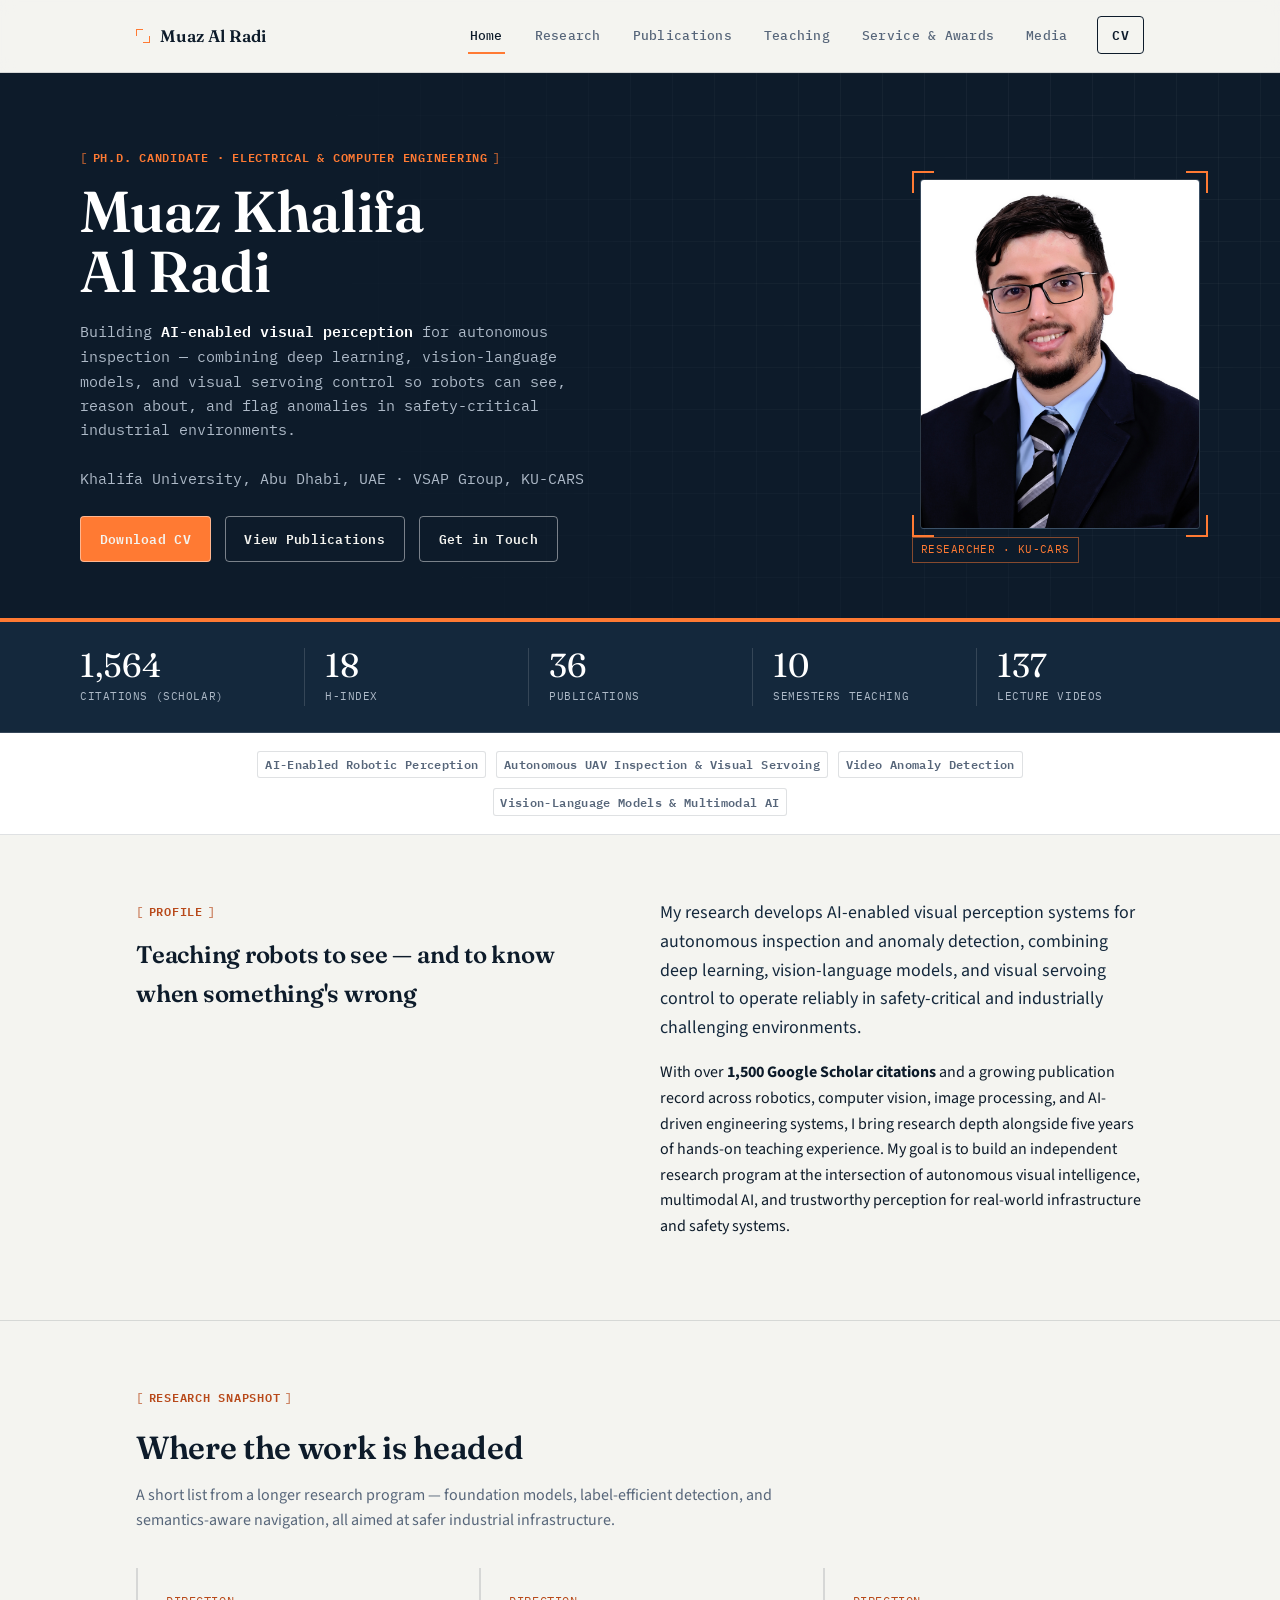
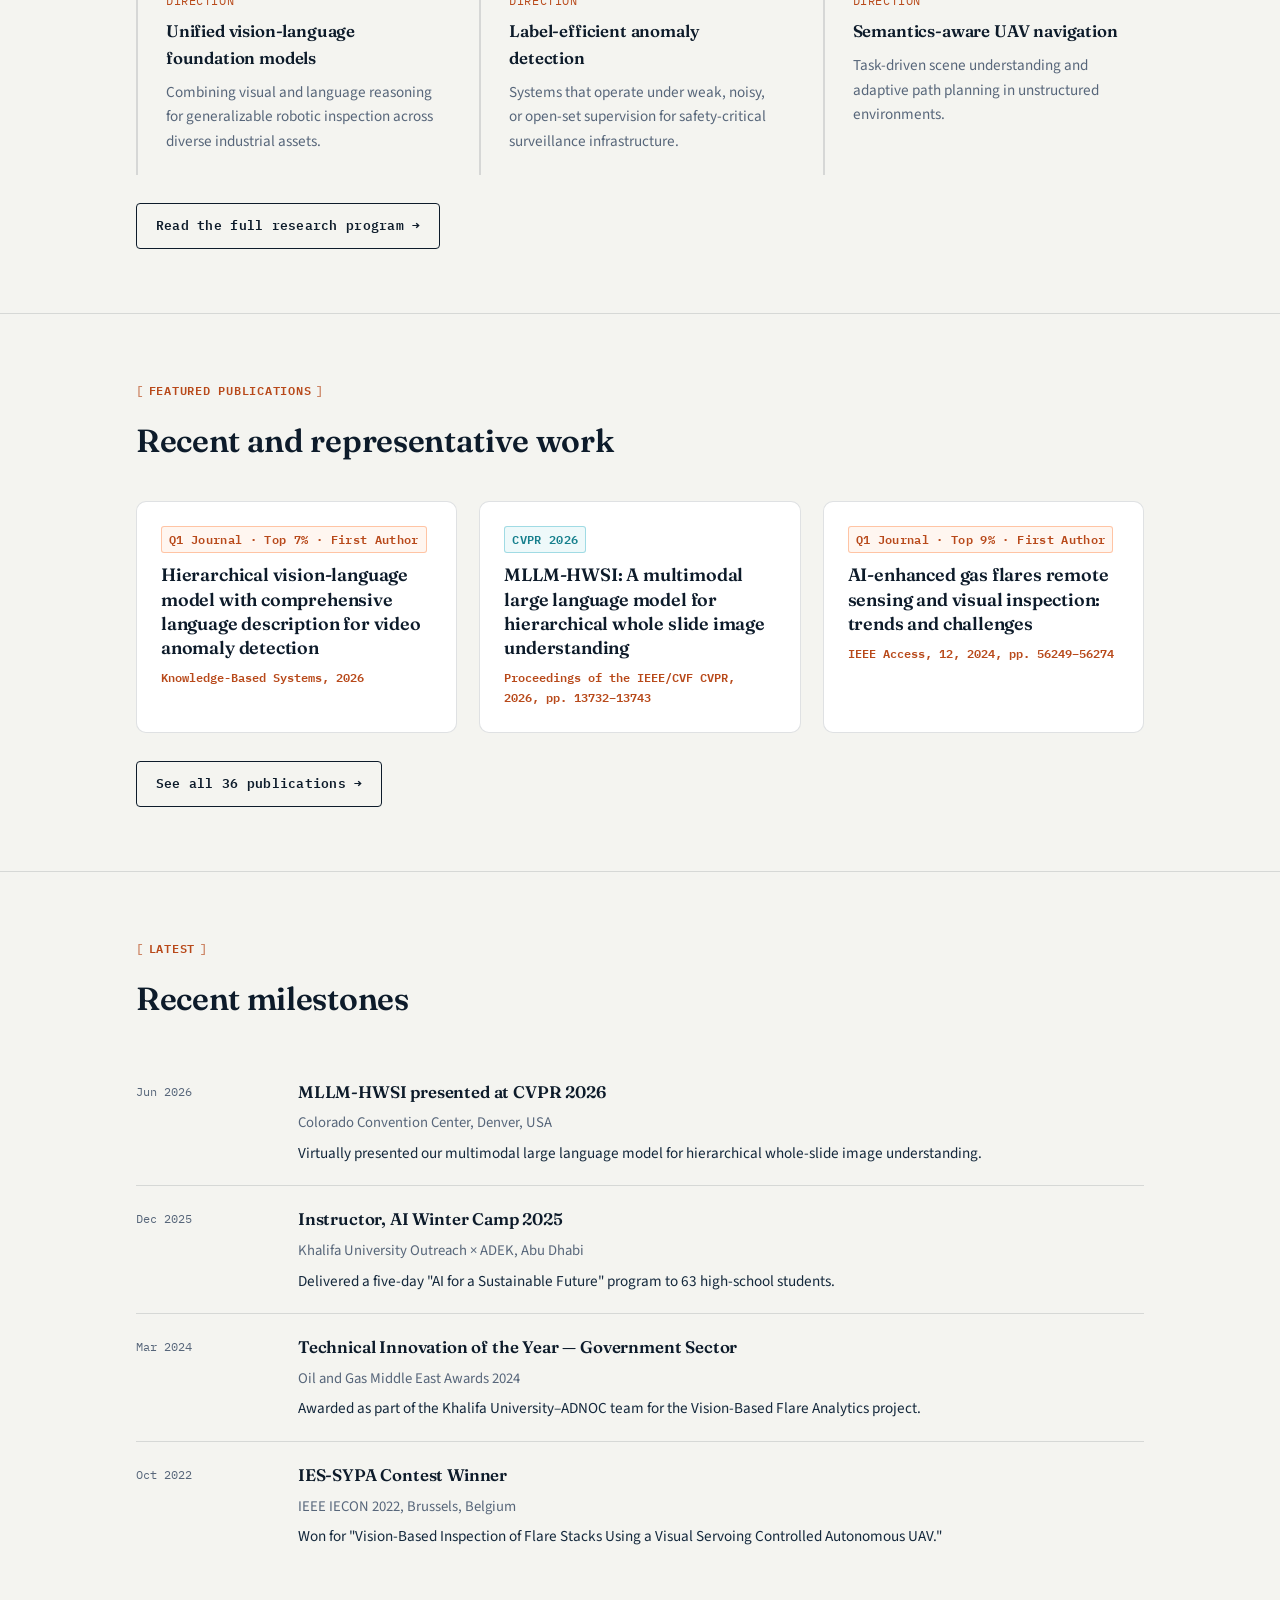
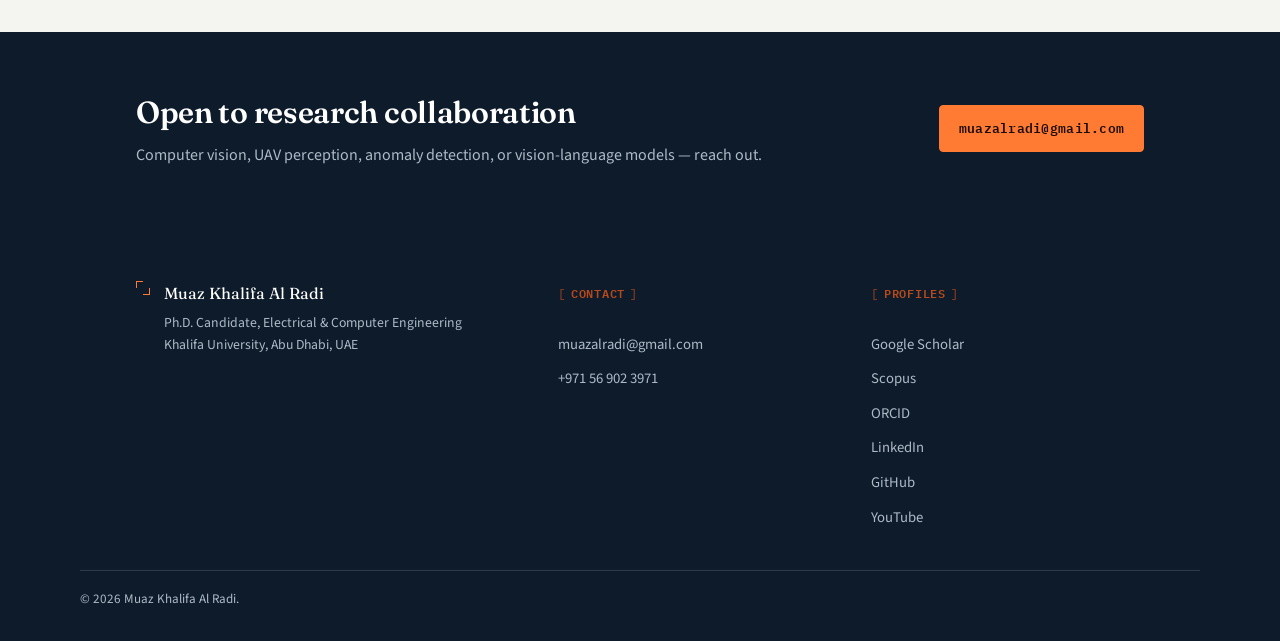
==== index.html @ 1bbd6894 "Add files via upload" ====
<!DOCTYPE html>
<html lang="en">
<head>
<meta charset="UTF-8">
<meta name="viewport" content="width=device-width, initial-scale=1.0">
<title>Muaz Khalifa Al Radi — AI-Enabled Robotic Perception</title>
<meta name="description" content="Muaz Khalifa Al Radi is a Ph.D. candidate in Electrical and Computer Engineering at Khalifa University, researching AI-enabled visual perception for autonomous UAV inspection and video anomaly detection.">
<link rel="icon" href="data:image/svg+xml,%3Csvg xmlns='http://www.w3.org/2000/svg' viewBox='0 0 32 32'%3E%3Crect width='32' height='32' fill='%230d1b2a'/%3E%3Cpath d='M4 4 L4 12 M4 4 L12 4 M28 4 L28 12 M28 4 L20 4 M4 28 L4 20 M4 28 L12 28 M28 28 L28 20 M28 28 L20 28' stroke='%23ff7a33' stroke-width='2.5' fill='none'/%3E%3C/svg%3E">
<link rel="stylesheet" href="assets/css/style.css">
</head>
<body data-page="home">

<header class="site-header">
  <div class="container header-inner">
    <a href="index.html" class="brand">
      <span class="brand-mark" aria-hidden="true"></span>
      <span>Muaz Al&nbsp;Radi</span>
    </a>
    <nav class="site-nav" aria-label="Primary">
      <button class="nav-toggle" aria-expanded="false" aria-controls="nav-menu">
        <span></span><span></span><span></span>
        <span class="sr-only">Toggle menu</span>
      </button>
      <ul id="nav-menu" class="nav-menu">
        <li><a href="index.html" data-nav="home">Home</a></li>
        <li><a href="research.html" data-nav="research">Research</a></li>
        <li><a href="publications.html" data-nav="publications">Publications</a></li>
        <li><a href="teaching.html" data-nav="teaching">Teaching</a></li>
        <li><a href="service.html" data-nav="service">Service &amp; Awards</a></li>
        <li><a href="media.html" data-nav="media">Media</a></li>
        <li><a href="cv.html" data-nav="cv" class="nav-cta">CV</a></li>
      </ul>
    </nav>
  </div>
</header>

<!-- HERO -->
<section class="hero on-dark">
  <div class="container hero-inner">
    <div class="hero-copy">
      <span class="eyebrow">Ph.D. Candidate &middot; Electrical &amp; Computer Engineering</span>
      <h1>Muaz Khalifa<br>Al&nbsp;Radi</h1>
      <p class="hero-role">Building <strong>AI-enabled visual perception</strong> for autonomous inspection &mdash; combining deep learning, vision-language models, and visual servoing control so robots can see, reason about, and flag anomalies in safety-critical industrial environments.<br><br>Khalifa University, Abu Dhabi, UAE &middot; VSAP Group, KU-CARS</p>
      <div class="hero-actions">
        <a href="cv.html" class="btn btn-accent">Download CV</a>
        <a href="publications.html" class="btn">View Publications</a>
        <a href="mailto:muazalradi@gmail.com" class="btn">Get in Touch</a>
      </div>
    </div>
    <div class="photo-frame">
      <span class="corner tl"></span><span class="corner tr"></span>
      <span class="corner bl"></span><span class="corner br"></span>
      <div class="photo-inner">
        <img src="assets/img/profile.jpg" alt="Muaz Khalifa Al Radi" style="width:100%;height:100%;object-fit:cover;">
      </div>
      <div class="tagbox">RESEARCHER &middot; KU-CARS</div>
    </div>
  </div>
</section>

<div class="stat-strip">
  <div class="container stat-grid">
    <div class="stat"><div class="num">1,564</div><div class="lbl">Citations (Scholar)</div></div>
    <div class="stat"><div class="num">18</div><div class="lbl">h-index</div></div>
    <div class="stat"><div class="num">36</div><div class="lbl">Publications</div></div>
    <div class="stat"><div class="num">10</div><div class="lbl">Semesters Teaching</div></div>
    <div class="stat"><div class="num">137</div><div class="lbl">Lecture Videos</div></div>
  </div>
</div>

<div class="areas-strip">
  <div class="container chip-row">
    <span class="tag">AI-Enabled Robotic Perception</span>
    <span class="tag">Autonomous UAV Inspection &amp; Visual Servoing</span>
    <span class="tag">Video Anomaly Detection</span>
    <span class="tag">Vision-Language Models &amp; Multimodal AI</span>
  </div>
</div>

<!-- PROFILE -->
<section class="section">
  <div class="container">
    <div class="split">
      <div class="reveal">
        <span class="eyebrow">Profile</span>
        <h2>Teaching robots to see &mdash; and to know when something's wrong</h2>
      </div>
      <div class="reveal">
        <p class="lede">My research develops AI-enabled visual perception systems for autonomous inspection and anomaly detection, combining deep learning, vision-language models, and visual servoing control to operate reliably in safety-critical and industrially challenging environments.</p>
        <p>With over <strong>1,500 Google Scholar citations</strong> and a growing publication record across robotics, computer vision, image processing, and AI-driven engineering systems, I bring research depth alongside five years of hands-on teaching experience. My goal is to build an independent research program at the intersection of autonomous visual intelligence, multimodal AI, and trustworthy perception for real-world infrastructure and safety systems.</p>
      </div>
    </div>
  </div>
</section>

<!-- RESEARCH SNAPSHOT -->
<section class="section">
  <div class="container">
    <div class="section-head reveal">
      <span class="eyebrow">Research Snapshot</span>
      <h2>Where the work is headed</h2>
      <p>A short list from a longer research program &mdash; foundation models, label-efficient detection, and semantics-aware navigation, all aimed at safer industrial infrastructure.</p>
    </div>
    <div class="card-grid reveal">
      <div class="bracket-card">
        <span class="idx">DIRECTION</span>
        <h3>Unified vision-language foundation models</h3>
        <p>Combining visual and language reasoning for generalizable robotic inspection across diverse industrial assets.</p>
      </div>
      <div class="bracket-card">
        <span class="idx">DIRECTION</span>
        <h3>Label-efficient anomaly detection</h3>
        <p>Systems that operate under weak, noisy, or open-set supervision for safety-critical surveillance infrastructure.</p>
      </div>
      <div class="bracket-card">
        <span class="idx">DIRECTION</span>
        <h3>Semantics-aware UAV navigation</h3>
        <p>Task-driven scene understanding and adaptive path planning in unstructured environments.</p>
      </div>
    </div>
    <div class="section-foot reveal">
      <a href="research.html" class="btn">Read the full research program &rarr;</a>
    </div>
  </div>
</section>

<!-- FEATURED PUBLICATIONS -->
<section class="section">
  <div class="container">
    <div class="section-head reveal">
      <span class="eyebrow">Featured Publications</span>
      <h2>Recent and representative work</h2>
    </div>
    <div class="card-grid reveal">
      <div class="card">
        <span class="tag tag-accent">Q1 Journal &middot; Top 7% &middot; First Author</span>
        <h3>Hierarchical vision-language model with comprehensive language description for video anomaly detection</h3>
        <p class="venue">Knowledge-Based Systems, 2026</p>
      </div>
      <div class="card">
        <span class="tag tag-cyan">CVPR 2026</span>
        <h3>MLLM-HWSI: A multimodal large language model for hierarchical whole slide image understanding</h3>
        <p class="venue">Proceedings of the IEEE/CVF CVPR, 2026, pp. 13732&ndash;13743</p>
      </div>
      <div class="card">
        <span class="tag tag-accent">Q1 Journal &middot; Top 9% &middot; First Author</span>
        <h3>AI-enhanced gas flares remote sensing and visual inspection: trends and challenges</h3>
        <p class="venue">IEEE Access, 12, 2024, pp. 56249&ndash;56274</p>
      </div>
    </div>
    <div class="section-foot reveal">
      <a href="publications.html" class="btn">See all 36 publications &rarr;</a>
    </div>
  </div>
</section>

<!-- LATEST -->
<section class="section">
  <div class="container">
    <div class="section-head reveal">
      <span class="eyebrow">Latest</span>
      <h2>Recent milestones</h2>
    </div>
    <div class="dated-list reveal">
      <div class="dated-item">
        <div class="when">Jun 2026</div>
        <div>
          <h3>MLLM-HWSI presented at CVPR 2026</h3>
          <p class="where">Colorado Convention Center, Denver, USA</p>
          <p>Virtually presented our multimodal large language model for hierarchical whole-slide image understanding.</p>
        </div>
      </div>
      <div class="dated-item">
        <div class="when">Dec 2025</div>
        <div>
          <h3>Instructor, AI Winter Camp 2025</h3>
          <p class="where">Khalifa University Outreach &times; ADEK, Abu Dhabi</p>
          <p>Delivered a five-day "AI for a Sustainable Future" program to 63 high-school students.</p>
        </div>
      </div>
      <div class="dated-item">
        <div class="when">Mar 2024</div>
        <div>
          <h3>Technical Innovation of the Year &mdash; Government Sector</h3>
          <p class="where">Oil and Gas Middle East Awards 2024</p>
          <p>Awarded as part of the Khalifa University&ndash;ADNOC team for the Vision-Based Flare Analytics project.</p>
        </div>
      </div>
      <div class="dated-item">
        <div class="when">Oct 2022</div>
        <div>
          <h3>IES-SYPA Contest Winner</h3>
          <p class="where">IEEE IECON 2022, Brussels, Belgium</p>
          <p>Won for "Vision-Based Inspection of Flare Stacks Using a Visual Servoing Controlled Autonomous UAV."</p>
        </div>
      </div>
    </div>
  </div>
</section>

<!-- CTA -->
<section class="cta-band">
  <div class="container cta-inner">
    <div>
      <h2>Open to research collaboration</h2>
      <p>Computer vision, UAV perception, anomaly detection, or vision-language models &mdash; reach out.</p>
    </div>
    <a href="mailto:muazalradi@gmail.com" class="btn btn-accent">muazalradi@gmail.com</a>
  </div>
</section>

<footer class="site-footer">
  <div class="container footer-inner">
    <div class="footer-brand">
      <span class="brand-mark" aria-hidden="true"></span>
      <p>Muaz Khalifa Al&nbsp;Radi<span class="muted">Ph.D. Candidate, Electrical &amp; Computer Engineering<br>Khalifa University, Abu Dhabi, UAE</span></p>
    </div>
    <div class="footer-links">
      <h3 class="eyebrow">Contact</h3>
      <ul>
        <li><a href="mailto:muazalradi@gmail.com">muazalradi@gmail.com</a></li>
        <li><a href="tel:+971569023971">+971 56 902 3971</a></li>
      </ul>
    </div>
    <div class="footer-links">
      <h3 class="eyebrow">Profiles</h3>
      <ul>
        <li><a href="https://scholar.google.com/citations?user=YYw9h2cAAAAJ&hl=en" target="_blank" rel="noopener">Google Scholar</a></li>
        <li><a href="https://www.scopus.com/authid/detail.uri?authorId=57217631941" target="_blank" rel="noopener">Scopus</a></li>
        <li><a href="https://orcid.org/0000-0002-4309-1585" target="_blank" rel="noopener">ORCID</a></li>
        <li><a href="https://www.linkedin.com/in/muaz-al-radi-607681177/" target="_blank" rel="noopener">LinkedIn</a></li>
        <li><a href="https://github.com/MR81224" target="_blank" rel="noopener">GitHub</a></li>
        <li><a href="https://www.youtube.com/@sreetutorials1730" target="_blank" rel="noopener">YouTube</a></li>
      </ul>
    </div>
  </div>
  <div class="container footer-bottom">
    <p>&copy; <span id="year"></span> Muaz Khalifa Al Radi.</p>
  </div>
</footer>

<script src="assets/js/main.js"></script>
</body>
</html>
---- assets/css/style.css ----
/* ============================================================
   Muaz Khalifa Al Radi — Academic site
   Design system: ink navy + paper neutrals, flare-amber + thermal-
   cyan accents, square "bounding-box" bracket framing as the
   recurring signature device (echoes the CV's own [Q1 Journal]
   style tags and the bounding boxes of the detection models this
   research builds).
   ============================================================ */

@import url('https://fonts.googleapis.com/css2?family=Fraunces:ital,opsz,wght@0,9..144,300;0,9..144,400;0,9..144,500;0,9..144,600;0,9..144,700;1,9..144,400;1,9..144,500&family=Source+Sans+3:wght@400;500;600;700&family=IBM+Plex+Mono:wght@400;500;600&display=swap');

/* ---------------------------------------------------------- */
/* Tokens                                                      */
/* ---------------------------------------------------------- */
:root{
  /* color */
  --ink:        #0d1b2a;
  --ink-2:      #14283c;
  --ink-3:      #1d3650;
  --paper:      #f4f4f0;
  --paper-2:    #ffffff;
  --line:       rgba(13,27,42,.13);
  --line-dark:  rgba(255,255,255,.14);
  --muted:      #57667a;
  --muted-dark: #aebac8;
  --accent:     #ff7a33;        /* flare amber — the one bold color */
  --accent-ink: #b8491a;        /* darker amber for text-on-light */
  --cyan:       #2bafc2;        /* thermal cyan — secondary accent */
  --good:       #2c8a5b;

  /* type */
  --f-display: 'Fraunces', 'Iowan Old Style', Georgia, serif;
  --f-body:    'Source Sans 3', 'Segoe UI', system-ui, -apple-system, sans-serif;
  --f-mono:    'IBM Plex Mono', 'SFMono-Regular', Menlo, Consolas, monospace;

  /* layout */
  --maxw: 1120px;
  --gutter: clamp(20px, 5vw, 56px);
  --radius-card: 10px;
  --radius-tag: 3px;

  --ease: cubic-bezier(.22,.61,.36,1);
}

/* ---------------------------------------------------------- */
/* Reset                                                       */
/* ---------------------------------------------------------- */
*,*::before,*::after{ box-sizing:border-box; }
html{ scroll-behavior:smooth; }
@media (prefers-reduced-motion: reduce){
  html{ scroll-behavior:auto; }
  *,*::before,*::after{ animation-duration:.001ms !important; animation-iteration-count:1 !important; transition-duration:.001ms !important; scroll-behavior:auto !important; }
}
body{
  margin:0;
  background:var(--paper);
  color:var(--ink);
  font-family:var(--f-body);
  font-size:16px;
  line-height:1.6;
  -webkit-font-smoothing:antialiased;
}
img{ max-width:100%; display:block; }
a{ color:inherit; text-decoration:none; }
ul{ margin:0; padding:0; list-style:none; }
h1,h2,h3,h4{ font-family:var(--f-display); margin:0; font-weight:600; letter-spacing:-.01em; }
p{ margin:0 0 1em; }
button{ font-family:inherit; }

.sr-only{
  position:absolute; width:1px; height:1px; padding:0; margin:-1px;
  overflow:hidden; clip:rect(0,0,0,0); white-space:nowrap; border:0;
}

:focus-visible{ outline:2.5px solid var(--accent); outline-offset:3px; border-radius:2px; }

.container{
  max-width:var(--maxw);
  margin:0 auto;
  padding:0 var(--gutter);
}

/* ---------------------------------------------------------- */
/* Eyebrow / bracket-tag system — the signature device          */
/* ---------------------------------------------------------- */
.eyebrow{
  font-family:var(--f-mono);
  font-size:.78rem;
  font-weight:600;
  letter-spacing:.06em;
  text-transform:uppercase;
  color:var(--accent-ink);
  margin:0 0 14px;
  display:inline-flex;
  align-items:center;
  gap:.4em;
}
.eyebrow::before{ content:'['; opacity:.65; }
.eyebrow::after{ content:']'; opacity:.65; }
.on-dark .eyebrow{ color:var(--accent); }

.tag{
  display:inline-flex;
  align-items:center;
  font-family:var(--f-mono);
  font-size:.72rem;
  font-weight:600;
  letter-spacing:.03em;
  padding:.32em .6em;
  border:1px solid var(--line);
  border-radius:var(--radius-tag);
  color:var(--muted);
  background:var(--paper-2);
  white-space:nowrap;
}
.tag.tag-accent{ color:var(--accent-ink); border-color:rgba(255,122,51,.4); background:rgba(255,122,51,.07); }
.tag.tag-cyan{ color:#157f8c; border-color:rgba(43,175,194,.4); background:rgba(43,175,194,.08); }

.chip-row{ display:flex; flex-wrap:wrap; gap:10px; }

/* ---------------------------------------------------------- */
/* Buttons                                                      */
/* ---------------------------------------------------------- */
.btn{
  display:inline-flex; align-items:center; gap:.5em;
  font-family:var(--f-mono);
  font-size:.84rem; font-weight:600; letter-spacing:.02em;
  padding:.85em 1.4em;
  border-radius:4px;
  border:1.5px solid var(--ink);
  color:var(--ink);
  background:transparent;
  cursor:pointer;
  transition:transform .18s var(--ease), background .18s var(--ease), color .18s var(--ease), border-color .18s var(--ease);
}
.btn:hover{ transform:translateY(-2px); }
.btn-solid{ background:var(--ink); color:var(--paper); }
.btn-solid:hover{ background:var(--ink-2); }
.btn-accent{ border-color:var(--accent); background:var(--accent); color:#1a0c04; }
.btn-accent:hover{ background:#ff8c4d; }
.on-dark .btn{ border-color:rgba(255,255,255,.45); color:var(--paper); }
.on-dark .btn:hover{ border-color:var(--accent); color:var(--accent); }

/* ---------------------------------------------------------- */
/* Header / nav                                                 */
/* ---------------------------------------------------------- */
.site-header{
  position:sticky; top:0; z-index:50;
  background:rgba(244,244,240,.92);
  backdrop-filter:saturate(160%) blur(8px);
  border-bottom:1px solid var(--line);
}
.header-inner{
  display:flex; align-items:center; justify-content:space-between;
  height:72px;
}
.brand{ display:flex; align-items:center; gap:.6em; font-family:var(--f-display); font-weight:600; font-size:1.05rem; }
.brand-mark{
  width:14px; height:14px; position:relative; flex:none;
}
.brand-mark::before,.brand-mark::after{
  content:''; position:absolute; width:7px; height:7px;
  border:1.6px solid var(--accent);
}
.brand-mark::before{ top:0; left:0; border-right:0; border-bottom:0; }
.brand-mark::after{ bottom:0; right:0; border-left:0; border-top:0; }

.site-nav{ display:flex; align-items:center; }
.nav-menu{ display:flex; align-items:center; gap:28px; }
.nav-menu a{
  font-family:var(--f-mono); font-size:.82rem; font-weight:500; letter-spacing:.02em;
  color:var(--muted); padding:6px 2px; position:relative;
  transition:color .15s var(--ease);
}
.nav-menu a:hover{ color:var(--ink); }
.nav-menu a.active{ color:var(--ink); }
.nav-menu a.active::after{
  content:''; position:absolute; left:0; right:0; bottom:-4px; height:2px; background:var(--accent);
}
.nav-menu a.nav-cta{
  font-weight:600; color:var(--ink); border:1.5px solid var(--ink); border-radius:4px; padding:7px 14px;
}
.nav-menu a.nav-cta:hover{ background:var(--ink); color:var(--paper); }

.nav-toggle{
  display:none; flex-direction:column; justify-content:center; gap:4px;
  width:34px; height:34px; border:none; background:none; cursor:pointer; padding:0;
}
.nav-toggle span{ display:block; height:2px; background:var(--ink); border-radius:1px; transition:transform .2s var(--ease), opacity .2s var(--ease); }

@media (max-width: 860px){
  .nav-toggle{ display:flex; }
  .site-nav{ position:relative; }
  .nav-menu{
    position:absolute; top:62px; right:0; left:0;
    flex-direction:column; align-items:stretch; gap:0;
    background:var(--paper-2); border:1px solid var(--line); border-radius:8px;
    box-shadow:0 14px 32px -10px rgba(13,27,42,.22);
    padding:8px; min-width:240px;
    transform-origin:top right;
    opacity:0; transform:scale(.97) translateY(-6px); pointer-events:none;
    transition:opacity .16s var(--ease), transform .16s var(--ease);
  }
  .nav-menu.open{ opacity:1; transform:none; pointer-events:auto; }
  .nav-menu li{ width:100%; }
  .nav-menu a{ display:block; padding:12px 14px; border-radius:6px; }
  .nav-menu a.active::after{ display:none; }
  .nav-menu a.active{ background:rgba(255,122,51,.1); }
  .nav-menu a.nav-cta{ margin-top:6px; text-align:center; }
}

/* ---------------------------------------------------------- */
/* Page header band (non-home pages)                            */
/* ---------------------------------------------------------- */
.page-head{
  background:var(--ink);
  color:var(--paper);
  padding:64px 0 48px;
  border-bottom:4px solid var(--accent);
}
.page-head h1{ font-size:clamp(2rem,4vw,2.7rem); color:#fff; margin-bottom:10px; }
.page-head p{ color:var(--muted-dark); max-width:640px; margin-bottom:0; font-size:1.05rem; }
.page-head .eyebrow{ color:var(--accent); }

/* ---------------------------------------------------------- */
/* Hero (home)                                                  */
/* ---------------------------------------------------------- */
.hero{
  background:var(--ink);
  color:var(--paper);
  position:relative;
  overflow:hidden;
  border-bottom:4px solid var(--accent);
}
.hero::before{
  content:'';
  position:absolute; inset:0;
  background-image:
    linear-gradient(rgba(255,255,255,.05) 1px, transparent 1px),
    linear-gradient(90deg, rgba(255,255,255,.05) 1px, transparent 1px);
  background-size:42px 42px;
  mask-image:radial-gradient(circle at 80% 20%, rgba(0,0,0,.9), transparent 70%);
  pointer-events:none;
}
.hero-inner{
  position:relative; z-index:1;
  display:grid; grid-template-columns:1.25fr .75fr; gap:48px;
  align-items:center;
  padding:72px 0 56px;
}
.hero-copy h1{
  font-size:clamp(2.3rem, 4.6vw, 3.6rem);
  line-height:1.05;
  color:#fff;
  margin-bottom:16px;
}
.hero-copy h1 em{ font-style:italic; color:var(--accent); font-weight:500; }
.hero-role{
  font-family:var(--f-mono); font-size:.95rem; color:var(--muted-dark);
  margin-bottom:26px; line-height:1.6; max-width:540px;
}
.hero-role strong{ color:#fff; font-weight:600; }
.hero-actions{ display:flex; gap:14px; flex-wrap:wrap; margin-top:8px; }

.photo-frame{
  position:relative;
  width:min(280px, 100%);
  margin-left:auto;
  aspect-ratio:4/5;
}
.photo-frame .corner{ position:absolute; width:22px; height:22px; z-index:2; }
.photo-frame .corner.tl{ top:-8px; left:-8px; border-top:2px solid var(--accent); border-left:2px solid var(--accent); }
.photo-frame .corner.tr{ top:-8px; right:-8px; border-top:2px solid var(--accent); border-right:2px solid var(--accent); }
.photo-frame .corner.bl{ bottom:-8px; left:-8px; border-bottom:2px solid var(--accent); border-left:2px solid var(--accent); }
.photo-frame .corner.br{ bottom:-8px; right:-8px; border-bottom:2px solid var(--accent); border-right:2px solid var(--accent); }
.photo-frame .photo-inner{
  width:100%; height:100%; border-radius:4px; overflow:hidden;
  background:linear-gradient(160deg, #1d3650, #0d1b2a 70%);
  display:flex; align-items:center; justify-content:center;
  border:1px solid var(--line-dark);
}
.photo-frame .initials{
  font-family:var(--f-display); font-size:4.4rem; color:rgba(255,255,255,.92); letter-spacing:.02em;
}
.photo-frame .tagbox{
  position:absolute; left:-8px; bottom:-34px;
  font-family:var(--f-mono); font-size:.68rem; color:var(--accent);
  background:var(--ink); padding:3px 8px; border:1px solid rgba(255,122,51,.5);
  letter-spacing:.04em;
}

.stat-strip{ background:var(--ink-2); border-bottom:1px solid var(--line-dark); }
.stat-grid{
  display:grid; grid-template-columns:repeat(5,1fr);
  padding:26px 0;
}
.stat{ text-align:left; border-left:1px solid var(--line-dark); padding-left:20px; }
.stat:first-child{ border-left:none; padding-left:0; }
.stat .num{ font-family:var(--f-display); font-size:clamp(1.6rem,2.6vw,2.1rem); color:#fff; line-height:1; }
.stat .lbl{ font-family:var(--f-mono); font-size:.7rem; color:var(--muted-dark); letter-spacing:.05em; text-transform:uppercase; margin-top:6px; }

@media (max-width:900px){
  .hero-inner{ grid-template-columns:1fr; gap:36px; padding:48px 0 40px; }
  .photo-frame{ margin:0; width:200px; }
  .stat-grid{ grid-template-columns:repeat(2,1fr); gap:18px 20px; }
  .stat{ border-left:none; padding-left:0; border-top:1px solid var(--line-dark); padding-top:14px; }
  .stat:nth-child(1),.stat:nth-child(2){ border-top:none; padding-top:0; }
}

/* ---------------------------------------------------------- */
/* Sections / generic                                           */
/* ---------------------------------------------------------- */
.section{ padding:64px 0; }
.section + .section{ border-top:1px solid var(--line); }
.section-head{ max-width:680px; margin-bottom:34px; }
.section-head h2{ font-size:clamp(1.5rem,2.6vw,2rem); margin-bottom:10px; }
.section-head p{ color:var(--muted); margin-bottom:0; }
.section-foot{ margin-top:28px; }

.lede{ font-size:1.12rem; color:var(--ink-2); max-width:760px; }
.muted{ color:var(--muted); }

/* research areas chip strip on home */
.areas-strip{ background:var(--paper-2); border-bottom:1px solid var(--line); padding:18px 0; }
.areas-strip .chip-row{ justify-content:center; }

/* two-col layout helper */
.split{ display:grid; grid-template-columns:1fr 1fr; gap:40px; }
@media (max-width:760px){ .split{ grid-template-columns:1fr; } }

/* ---------------------------------------------------------- */
/* Cards                                                        */
/* ---------------------------------------------------------- */
.card{
  background:var(--paper-2);
  border:1px solid var(--line);
  border-radius:var(--radius-card);
  padding:24px;
  transition:transform .2s var(--ease), box-shadow .2s var(--ease), border-color .2s var(--ease);
}
.card:hover{ transform:translateY(-3px); box-shadow:0 16px 30px -16px rgba(13,27,42,.2); border-color:rgba(13,27,42,.22); }
.card h3{ font-size:1.12rem; margin:10px 0 8px; line-height:1.35; }
.card .venue{ color:var(--accent-ink); font-family:var(--f-mono); font-size:.78rem; font-weight:600; }
.card p{ color:var(--muted); font-size:.95rem; margin-bottom:0; }

.card-grid{ display:grid; grid-template-columns:repeat(3,1fr); gap:22px; }
.card-grid.cols-2{ grid-template-columns:repeat(2,1fr); }
@media (max-width:920px){ .card-grid{ grid-template-columns:1fr 1fr; } }
@media (max-width:640px){ .card-grid{ grid-template-columns:1fr; } }

/* bracket-corner card variant — used for "future research" items */
.bracket-card{
  position:relative; padding:24px 24px 22px 28px;
  border-left:2px solid var(--line);
  transition:border-color .2s var(--ease);
}
.bracket-card:hover{ border-left-color:var(--accent); }
.bracket-card h3{ font-size:1.05rem; margin:0 0 8px; }
.bracket-card p{ color:var(--muted); margin:0; font-size:.95rem; }
.bracket-card .idx{ font-family:var(--f-mono); font-size:.72rem; color:var(--accent-ink); letter-spacing:.05em; margin-bottom:8px; display:block; }

/* ---------------------------------------------------------- */
/* Timeline / dated list (news, awards, presentations)          */
/* ---------------------------------------------------------- */
.dated-list{ display:flex; flex-direction:column; }
.dated-item{
  display:grid; grid-template-columns:140px 1fr; gap:22px;
  padding:20px 0; border-top:1px solid var(--line);
}
.dated-list .dated-item:first-child{ border-top:none; }
.dated-item .when{ font-family:var(--f-mono); font-size:.78rem; color:var(--muted); padding-top:3px; }
.dated-item h3{ font-size:1.05rem; margin:0 0 6px; }
.dated-item .where{ color:var(--muted); font-size:.92rem; margin-bottom:6px; }
.dated-item p{ color:var(--ink-2); font-size:.95rem; margin-bottom:0; }
@media (max-width:640px){ .dated-item{ grid-template-columns:1fr; gap:6px; } }

/* ---------------------------------------------------------- */
/* Publications list                                            */
/* ---------------------------------------------------------- */
.pub-filters{ display:flex; flex-wrap:wrap; gap:10px; margin-bottom:30px; }
.pub-filters button{
  font-family:var(--f-mono); font-size:.78rem; font-weight:600; letter-spacing:.02em;
  padding:.55em 1em; border:1px solid var(--line); border-radius:20px; background:var(--paper-2);
  color:var(--muted); cursor:pointer; transition:all .15s var(--ease);
}
.pub-filters button:hover{ border-color:var(--ink); color:var(--ink); }
.pub-filters button.active{ background:var(--ink); color:var(--paper); border-color:var(--ink); }

.pub-list{ display:flex; flex-direction:column; }
.pub{
  display:grid; grid-template-columns:108px 1fr; gap:22px;
  padding:20px 0; border-top:1px solid var(--line);
}
.pub-list .pub:first-child{ border-top:none; }
.pub .yr{ font-family:var(--f-mono); font-size:.85rem; color:var(--muted); padding-top:4px; }
.pub .meta{ display:flex; gap:8px; flex-wrap:wrap; margin-bottom:8px; }
.pub p.cite{ margin:0; color:var(--ink-2); font-size:.97rem; }
.pub p.cite .au-self{ font-weight:700; color:var(--ink); }
.pub .venue-line{ color:var(--muted); font-size:.88rem; margin-top:4px; }
@media (max-width:640px){ .pub{ grid-template-columns:1fr; gap:8px; } }

.metrics-row{ display:flex; flex-wrap:wrap; gap:34px; margin-bottom:8px; }
.metric-block .src{ font-family:var(--f-mono); font-size:.72rem; color:var(--accent-ink); letter-spacing:.05em; text-transform:uppercase; margin-bottom:8px; }
.metric-block .nums{ display:flex; gap:22px; }
.metric-block .nums div .v{ font-family:var(--f-display); font-size:1.7rem; }
.metric-block .nums div .k{ font-family:var(--f-mono); font-size:.66rem; color:var(--muted); text-transform:uppercase; letter-spacing:.04em; }

/* ---------------------------------------------------------- */
/* Course / teaching blocks                                     */
/* ---------------------------------------------------------- */
.course{
  border-top:1px solid var(--line); padding:22px 0;
  display:grid; grid-template-columns:1fr auto; gap:16px; align-items:start;
}
.course:first-child{ border-top:none; }
.course h3{ font-size:1.05rem; margin:0 0 8px; }
.course p{ color:var(--muted); font-size:.94rem; margin:0; max-width:680px; }
.course .sem{ font-family:var(--f-mono); font-size:.74rem; color:var(--accent-ink); white-space:nowrap; padding-top:4px; }

.program-days{ display:grid; grid-template-columns:repeat(5,1fr); gap:14px; }
.day{ background:var(--paper-2); border:1px solid var(--line); border-radius:8px; padding:16px 14px; }
.day .dnum{ font-family:var(--f-mono); font-size:.7rem; color:var(--accent-ink); letter-spacing:.05em; margin-bottom:8px; display:block; }
.day p{ font-size:.86rem; color:var(--muted); margin:0; }
@media (max-width:900px){ .program-days{ grid-template-columns:repeat(2,1fr); } }
@media (max-width:520px){ .program-days{ grid-template-columns:1fr; } }

.two-col-list{ display:grid; grid-template-columns:1fr 1fr; gap:34px; }
.two-col-list h3{ font-size:1rem; margin-bottom:14px; font-family:var(--f-mono); text-transform:uppercase; letter-spacing:.04em; color:var(--muted); }
.two-col-list ul li{ padding:9px 0; border-top:1px solid var(--line); font-size:.96rem; }
.two-col-list ul li:first-child{ border-top:none; }
@media (max-width:640px){ .two-col-list{ grid-template-columns:1fr; gap:18px; } }

/* ---------------------------------------------------------- */
/* Stat panel (CV / skills)                                     */
/* ---------------------------------------------------------- */
.skill-row{ display:grid; grid-template-columns:220px 1fr; gap:20px; padding:16px 0; border-top:1px solid var(--line); }
.skill-row:first-child{ border-top:none; }
.skill-row .k{ font-family:var(--f-mono); font-size:.82rem; font-weight:600; color:var(--ink); }
.skill-row .v{ color:var(--muted); }
@media (max-width:600px){ .skill-row{ grid-template-columns:1fr; gap:4px; } }

.degree{
  border:1px solid var(--line); border-radius:var(--radius-card); padding:28px; margin-bottom:22px; background:var(--paper-2);
}
.degree .dgtop{ display:flex; justify-content:space-between; gap:16px; flex-wrap:wrap; margin-bottom:4px; }
.degree h3{ font-size:1.2rem; }
.degree .when{ font-family:var(--f-mono); color:var(--accent-ink); font-size:.85rem; white-space:nowrap; }
.degree .where{ color:var(--muted); margin-bottom:16px; }
.degree dl{ display:grid; grid-template-columns:120px 1fr; gap:10px 18px; margin:0; }
.degree dt{ font-family:var(--f-mono); font-size:.74rem; text-transform:uppercase; letter-spacing:.04em; color:var(--muted); padding-top:2px; }
.degree dd{ margin:0; color:var(--ink-2); font-size:.95rem; }
@media (max-width:600px){ .degree dl{ grid-template-columns:1fr; } .degree dt{ margin-top:8px; } }

.job{ border-top:1px solid var(--line); padding:26px 0; }
.job:first-child{ border-top:none; }
.job .jtop{ display:flex; justify-content:space-between; gap:16px; flex-wrap:wrap; }
.job h3{ font-size:1.1rem; }
.job .when{ font-family:var(--f-mono); color:var(--accent-ink); font-size:.85rem; white-space:nowrap; }
.job .where{ color:var(--muted); margin-bottom:12px; }
.job ul{ margin-top:10px; display:flex; flex-direction:column; gap:6px; }
.job ul li{ position:relative; padding-left:18px; color:var(--ink-2); font-size:.95rem; }
.job ul li::before{ content:''; position:absolute; left:0; top:.55em; width:7px; height:7px; border:1.5px solid var(--accent); }

/* ---------------------------------------------------------- */
/* Media / video                                                */
/* ---------------------------------------------------------- */
.video-card{ background:var(--paper-2); border:1px solid var(--line); border-radius:var(--radius-card); overflow:hidden; }
.video-frame{ position:relative; width:100%; aspect-ratio:16/9; background:var(--ink); }
.video-frame iframe{ position:absolute; inset:0; width:100%; height:100%; border:0; }
.video-body{ padding:22px 24px; }
.video-body h3{ font-size:1.1rem; margin:0 0 8px; }
.video-body p{ color:var(--muted); font-size:.94rem; margin:0; }
.video-grid{ display:grid; grid-template-columns:1fr 1fr; gap:28px; }
@media (max-width:800px){ .video-grid{ grid-template-columns:1fr; } }

.channel-card{
  display:grid; grid-template-columns:auto 1fr auto; gap:24px; align-items:center;
  background:var(--ink); color:var(--paper); border-radius:var(--radius-card); padding:30px 32px;
}
.channel-card .cmark{ width:56px; height:56px; border:2px solid var(--accent); display:flex; align-items:center; justify-content:center; font-family:var(--f-display); font-size:1.5rem; flex:none; }
.channel-card h3{ color:#fff; font-size:1.25rem; margin-bottom:6px; }
.channel-card p{ color:var(--muted-dark); margin:0 0 12px; font-size:.95rem; }
.channel-stats{ display:flex; gap:22px; flex-wrap:wrap; }
.channel-stats div .v{ font-family:var(--f-display); font-size:1.3rem; color:#fff; }
.channel-stats div .k{ font-family:var(--f-mono); font-size:.66rem; color:var(--muted-dark); text-transform:uppercase; letter-spacing:.04em; }
@media (max-width:760px){ .channel-card{ grid-template-columns:1fr; text-align:left; } }

/* ---------------------------------------------------------- */
/* CTA band                                                     */
/* ---------------------------------------------------------- */
.cta-band{ background:var(--ink); color:var(--paper); padding:56px 0; }
.cta-inner{ display:flex; align-items:center; justify-content:space-between; gap:24px; flex-wrap:wrap; }
.cta-inner h2{ color:#fff; font-size:clamp(1.4rem,2.6vw,1.9rem); margin-bottom:6px; }
.cta-inner p{ color:var(--muted-dark); margin:0; }

/* ---------------------------------------------------------- */
/* Footer                                                        */
/* ---------------------------------------------------------- */
.site-footer{ background:var(--ink); color:var(--muted-dark); padding-top:56px; }
.footer-inner{ display:grid; grid-template-columns:1.4fr 1fr 1fr; gap:40px; padding-bottom:40px; }
.footer-brand{ display:flex; gap:14px; }
.footer-brand .brand-mark::before,.footer-brand .brand-mark::after{ border-color:var(--accent); }
.footer-brand p{ margin:0; color:#fff; font-family:var(--f-display); }
.footer-brand .muted{ font-family:var(--f-body); color:var(--muted-dark); font-size:.86rem; font-weight:400; display:block; margin-top:6px; }
.footer-links ul{ display:flex; flex-direction:column; gap:9px; margin-top:14px; }
.footer-links a{ font-size:.92rem; color:var(--muted-dark); transition:color .15s var(--ease); }
.footer-links a:hover{ color:var(--accent); }
.footer-bottom{ border-top:1px solid var(--line-dark); padding:18px 0; font-size:.82rem; }
@media (max-width:760px){ .footer-inner{ grid-template-columns:1fr; gap:30px; } }

/* ---------------------------------------------------------- */
/* Reveal-on-scroll                                              */
/* ---------------------------------------------------------- */
.reveal{ opacity:0; transform:translateY(14px); transition:opacity .6s var(--ease), transform .6s var(--ease); }
.reveal.in{ opacity:1; transform:none; }

/* ---------------------------------------------------------- */
/* 404                                                           */
/* ---------------------------------------------------------- */
.notfound{ min-height:60vh; display:flex; flex-direction:column; align-items:flex-start; justify-content:center; gap:18px; }
.notfound .code{ font-family:var(--f-mono); font-size:5rem; color:var(--accent-ink); line-height:1; }
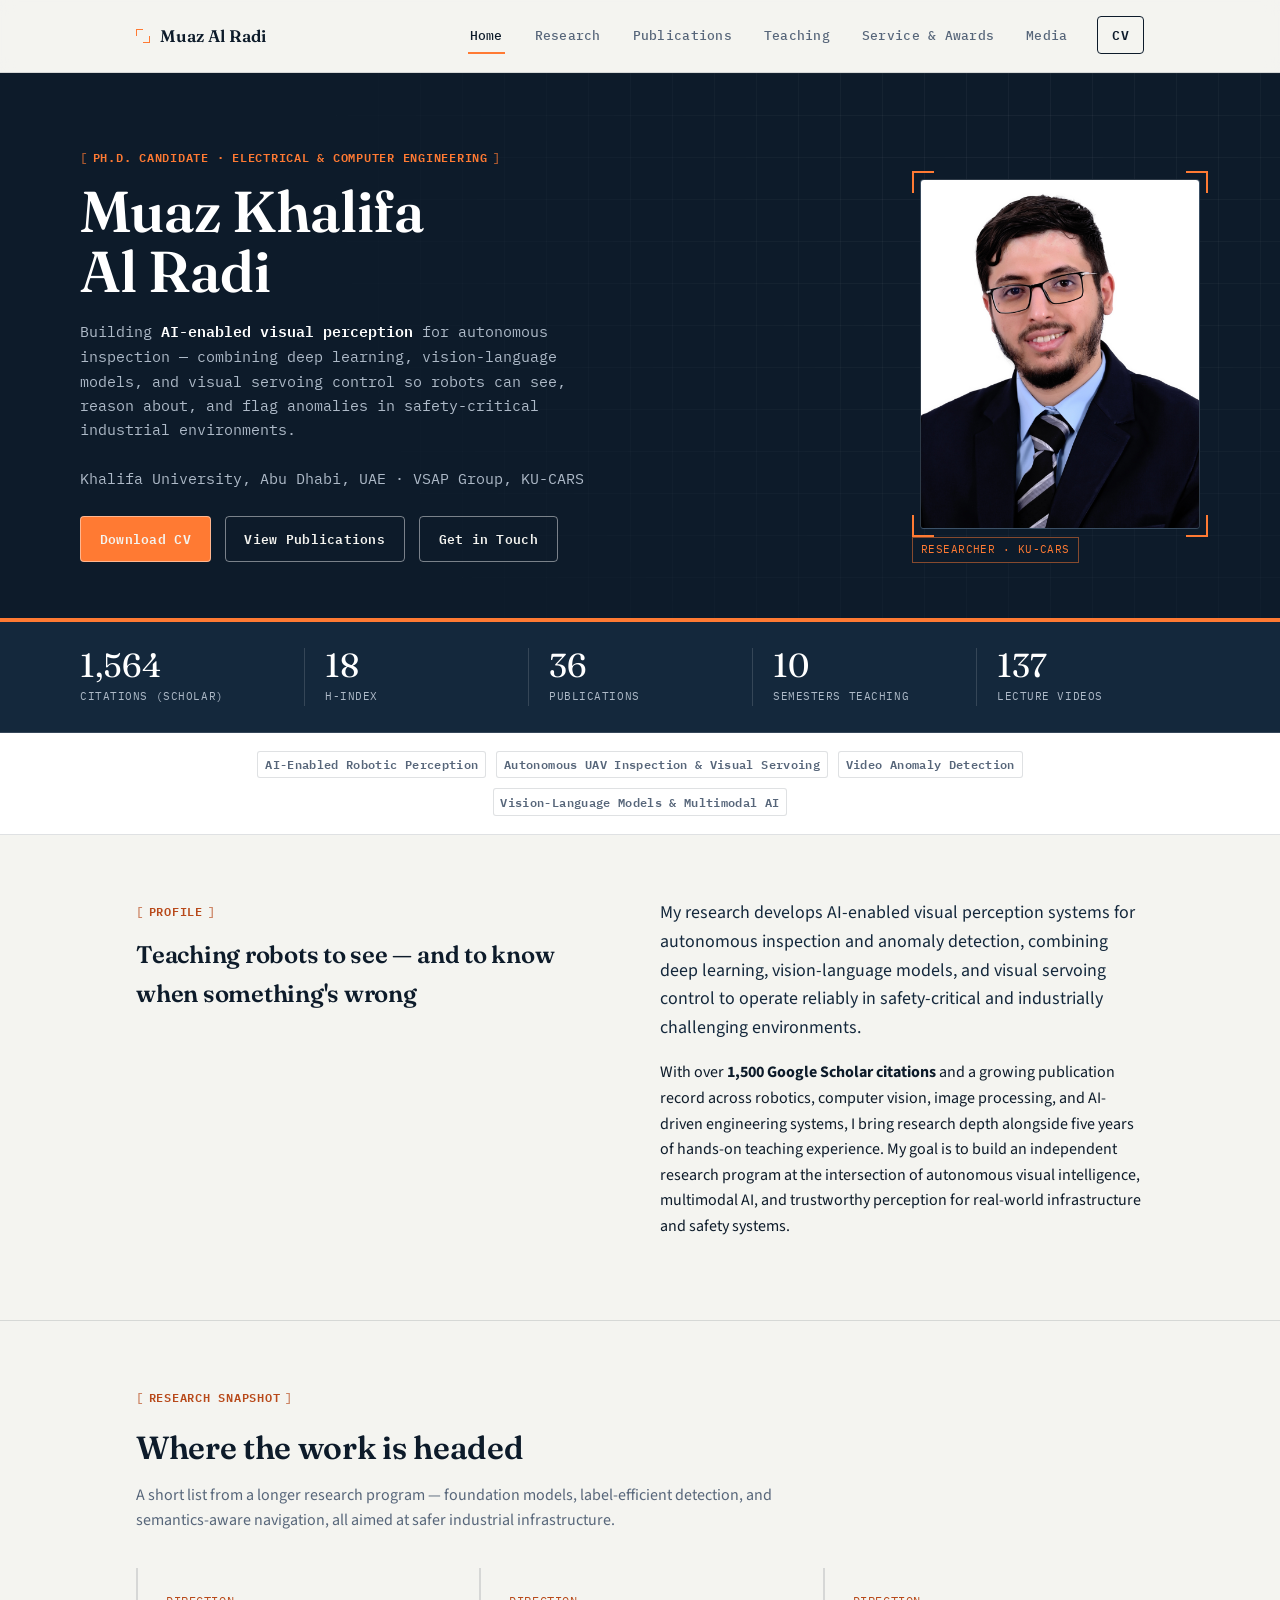
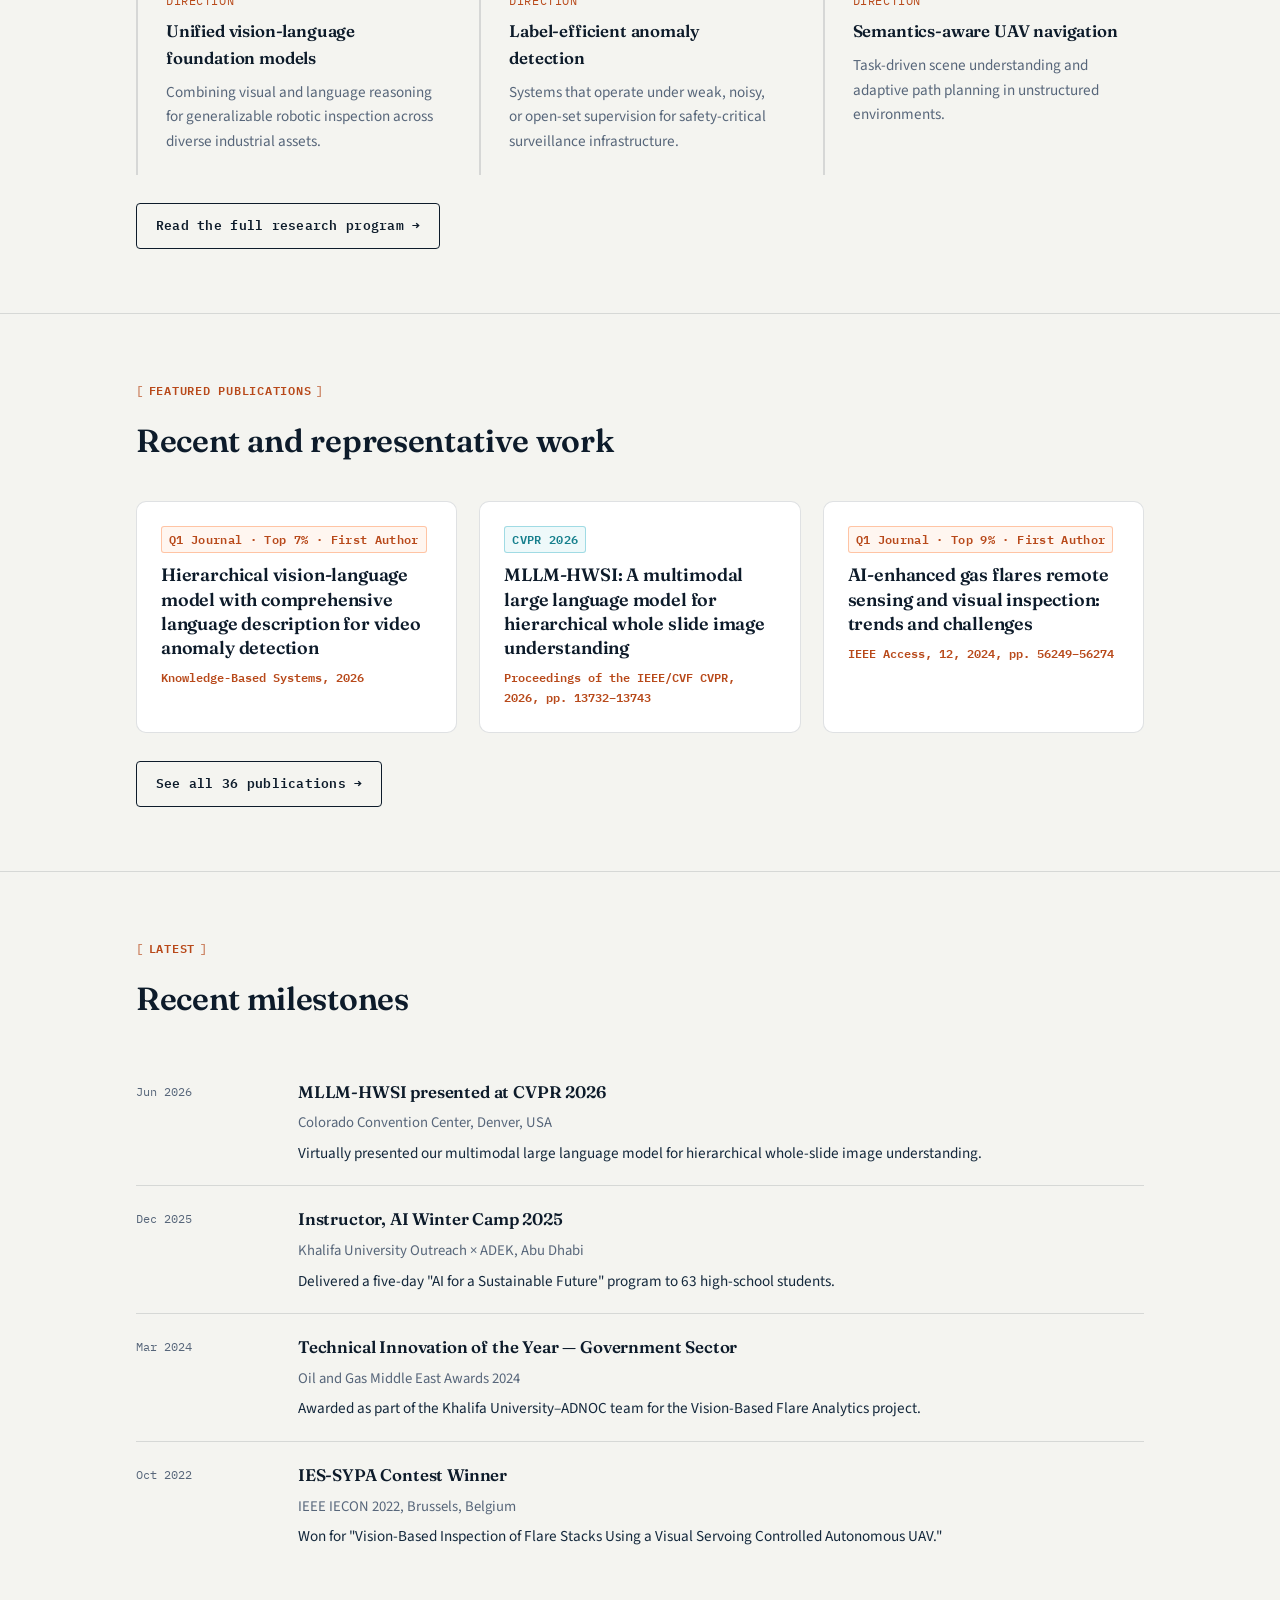
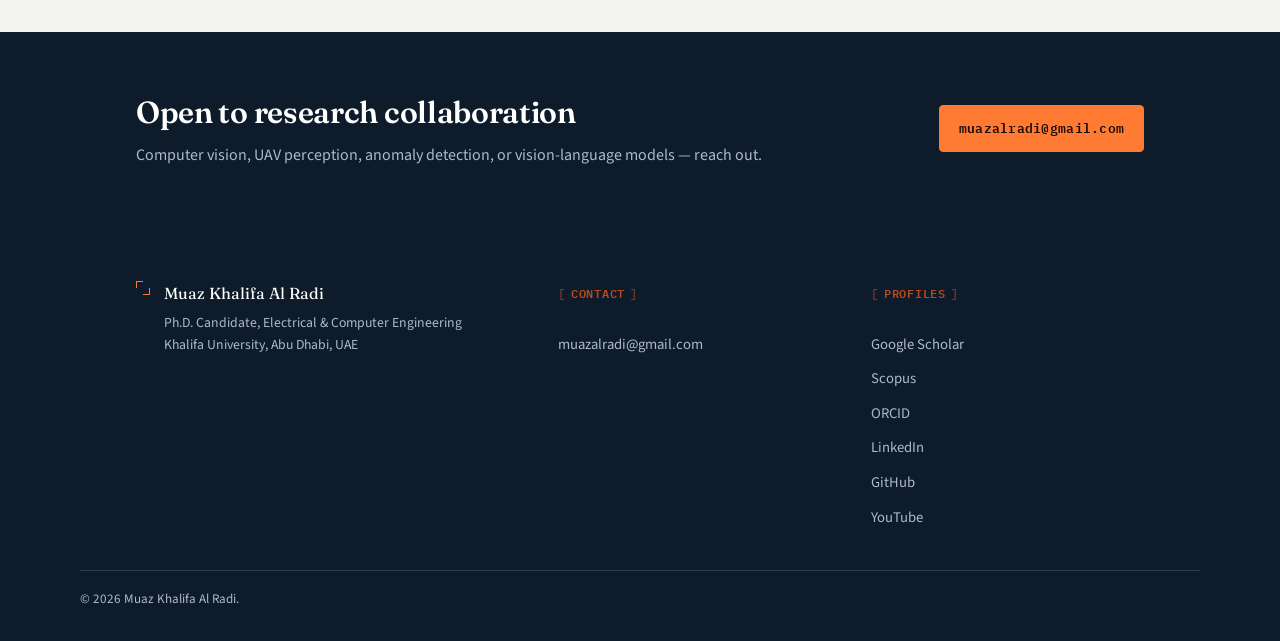
==== commit dfc9cad7: "Update index.html" ====
--- a/index.html
+++ b/index.html
@@ -219,7 +219,6 @@
       <h3 class="eyebrow">Contact</h3>
       <ul>
         <li><a href="mailto:muazalradi@gmail.com">muazalradi@gmail.com</a></li>
-        <li><a href="tel:+971569023971">+971 56 902 3971</a></li>
       </ul>
     </div>
     <div class="footer-links">
